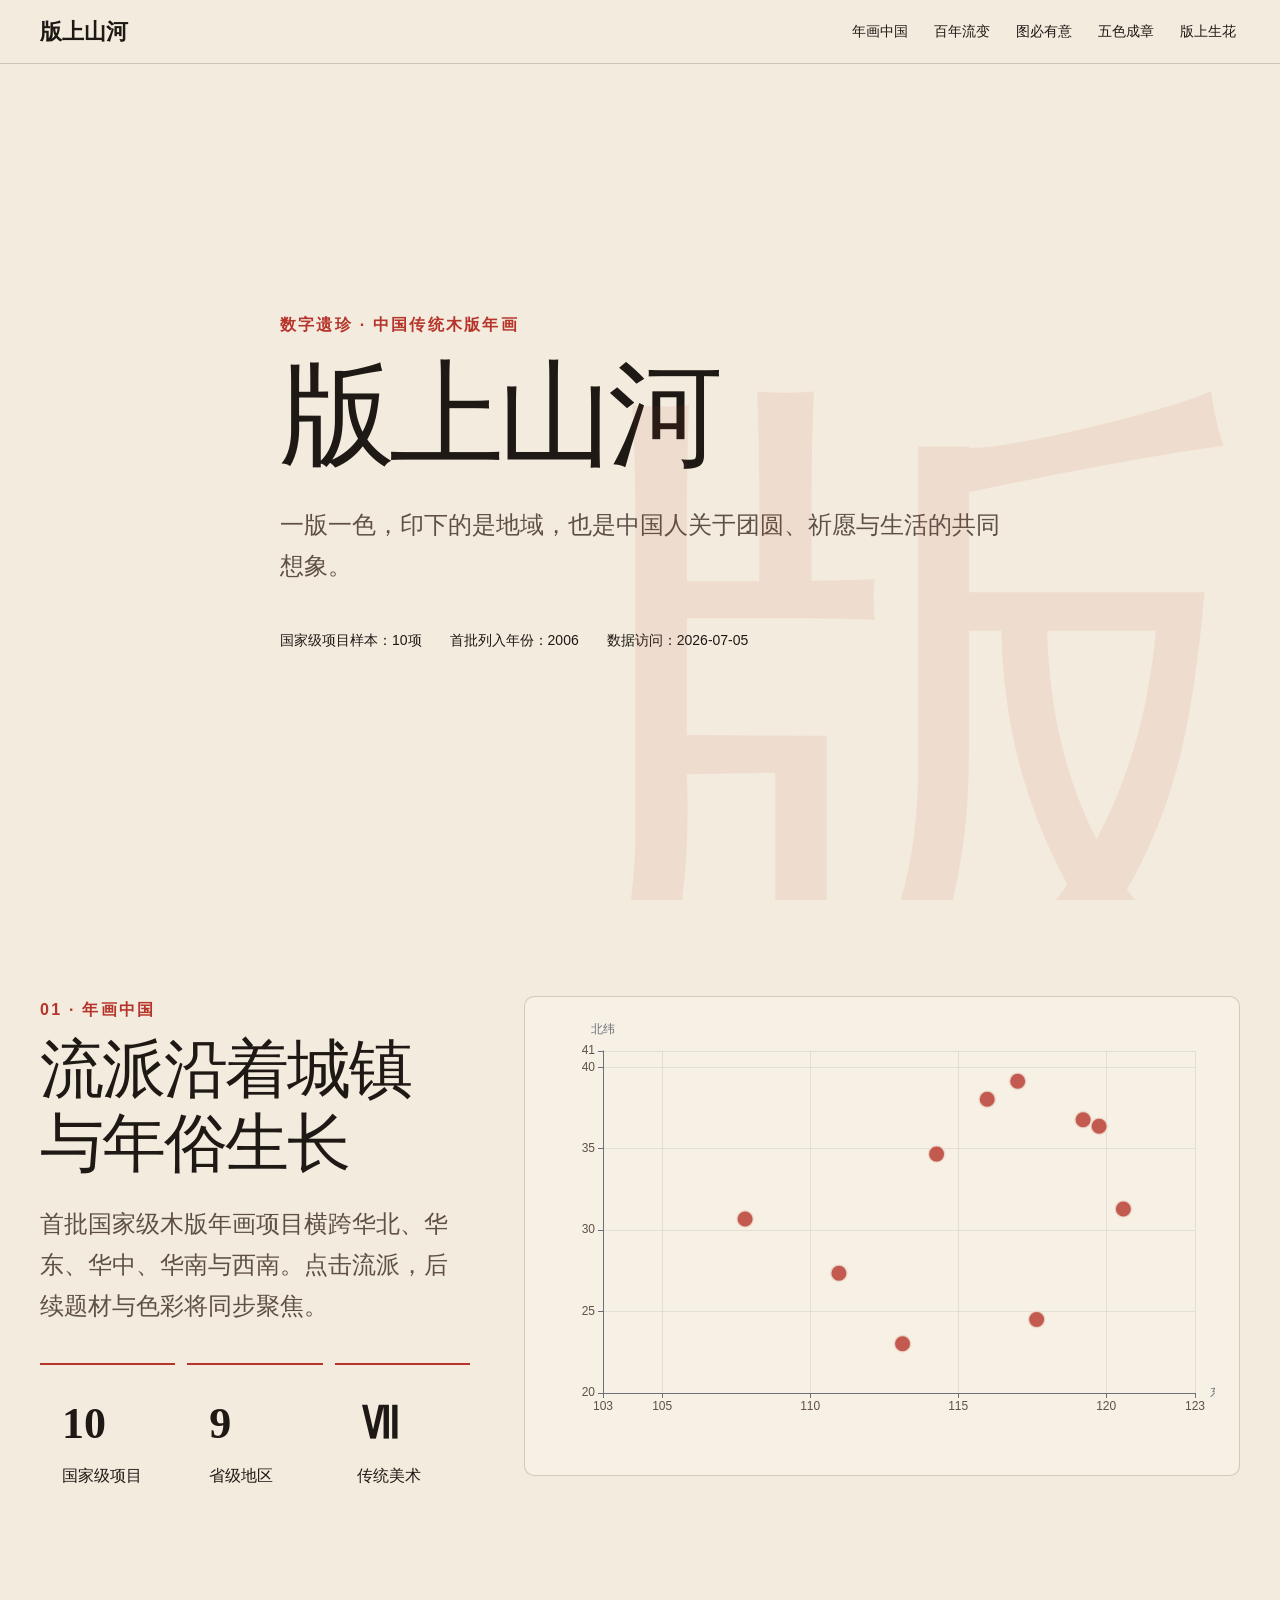
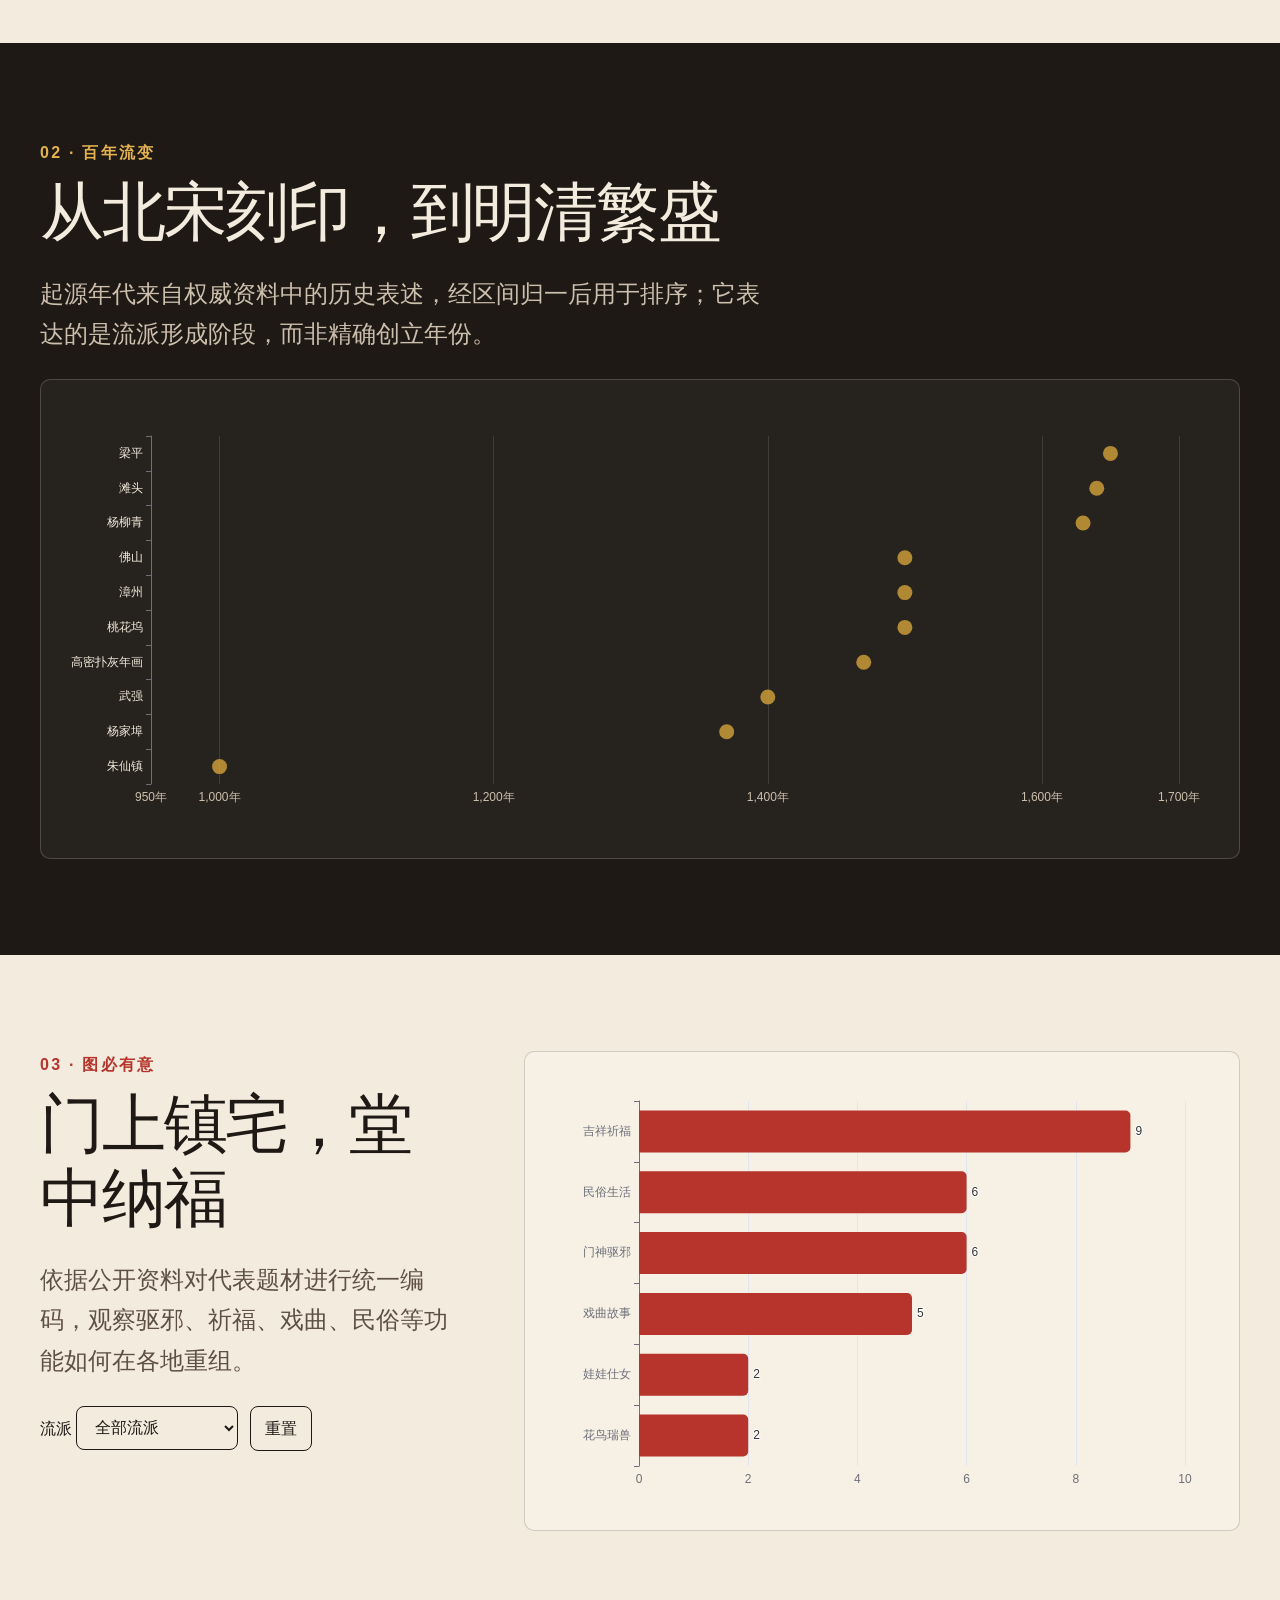
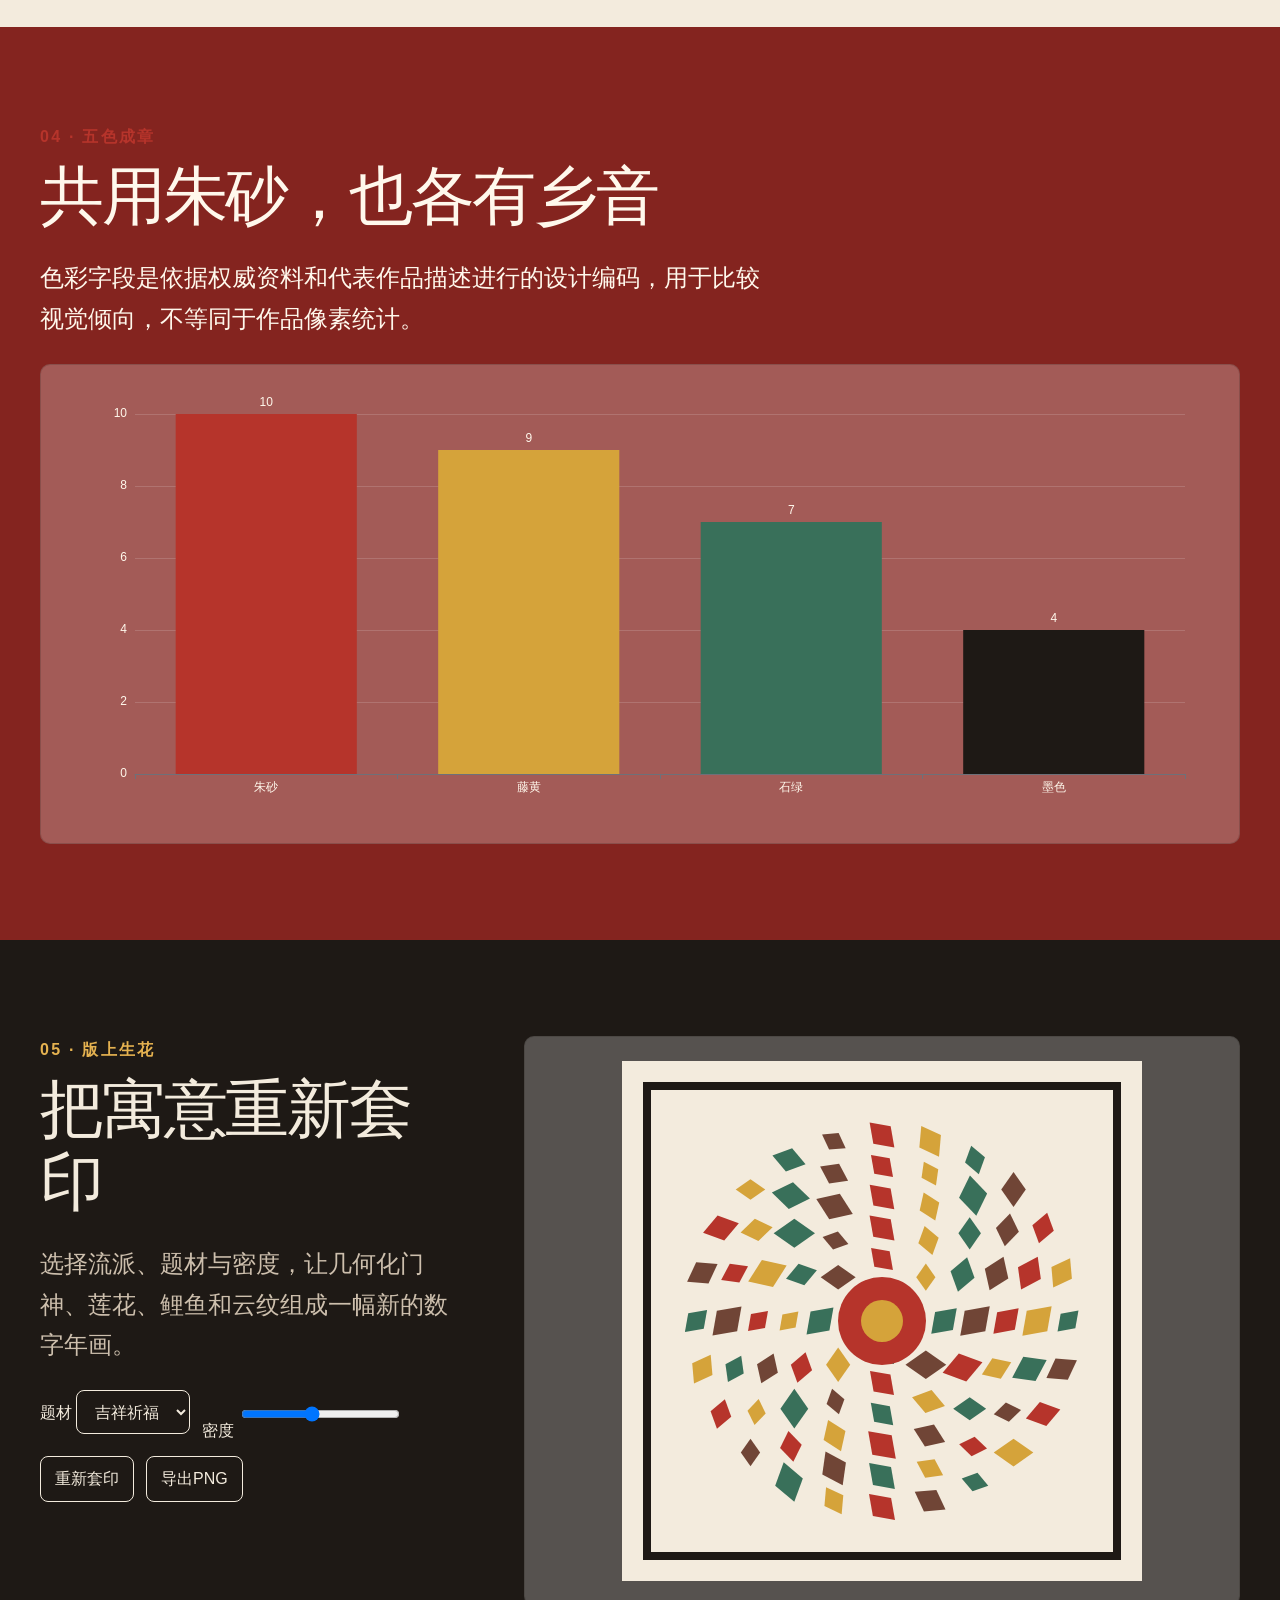
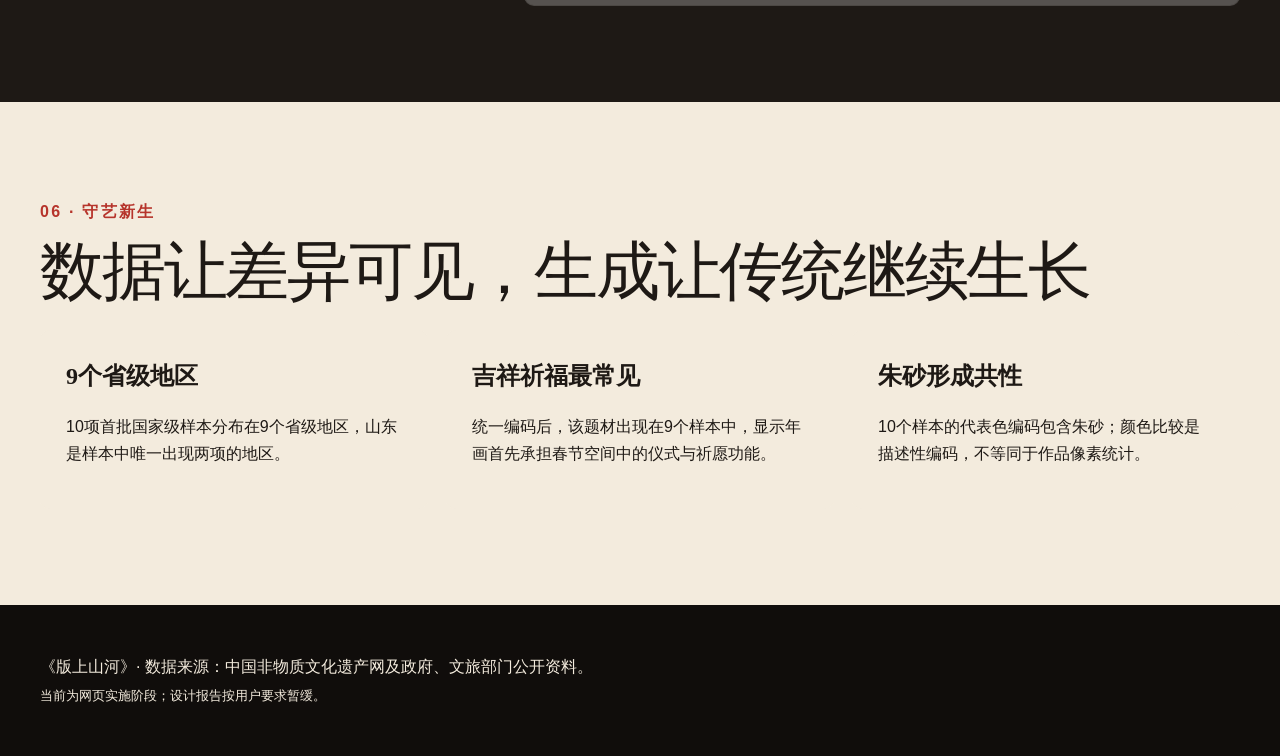
==== index.html @ ab396cba "feat: scaffold interactive woodblock visualisation" ====
<!doctype html>
<html lang="zh-CN">
<head>
  <meta charset="utf-8">
  <meta name="viewport" content="width=device-width, initial-scale=1">
  <meta name="description" content="中国传统木版年画全国流派数据与生成艺术可视化">
  <title>版上山河｜中国传统木版年画多维信息可视化</title>
  <link rel="stylesheet" href="styles/main.css">
</head>
<body>
  <a class="skip-link" href="#main">跳到主要内容</a>
  <nav class="nav" aria-label="章节导航">
    <a class="brand" href="#opening">版上山河</a>
    <div class="nav-links">
      <a href="#atlas">年画中国</a><a href="#timeline">百年流变</a><a href="#subjects">图必有意</a><a href="#palette">五色成章</a><a href="#studio">版上生花</a>
    </div>
  </nav>
  <main id="main">
    <section class="section hero" id="opening">
      <div class="container">
        <p class="eyebrow">数字遗珍 · 中国传统木版年画</p>
        <h1>版上山河</h1>
        <p class="lede">一版一色，印下的是地域，也是中国人关于团圆、祈愿与生活的共同想象。</p>
        <div class="hero-meta"><span>国家级项目样本：10项</span><span>首批列入年份：2006</span><span>数据访问：2026-07-05</span></div>
      </div>
    </section>

    <section class="section" id="atlas">
      <div class="container grid-2">
        <div><p class="eyebrow">01 · 年画中国</p><h2>流派沿着城镇与年俗生长</h2><p class="lede">首批国家级木版年画项目横跨华北、华东、华中、华南与西南。点击流派，后续题材与色彩将同步聚焦。</p><div class="stats"><div class="stat"><strong id="project-count">10</strong>国家级项目</div><div class="stat"><strong id="province-count">9</strong>省级地区</div><div class="stat"><strong>Ⅶ</strong>传统美术</div></div></div>
        <div class="chart-card"><div id="map-chart" class="chart" role="img" aria-label="木版年画项目经纬度分布图"></div></div>
      </div>
    </section>

    <section class="section dark" id="timeline">
      <div class="container"><p class="eyebrow">02 · 百年流变</p><h2>从北宋刻印，到明清繁盛</h2><p class="lede">起源年代来自权威资料中的历史表述，经区间归一后用于排序；它表达的是流派形成阶段，而非精确创立年份。</p><div class="chart-card"><div id="timeline-chart" class="chart" role="img" aria-label="主要木版年画流派形成时间轴"></div></div></div>
    </section>

    <section class="section" id="subjects">
      <div class="container grid-2"><div><p class="eyebrow">03 · 图必有意</p><h2>门上镇宅，堂中纳福</h2><p class="lede">依据公开资料对代表题材进行统一编码，观察驱邪、祈福、戏曲、民俗等功能如何在各地重组。</p><div class="controls"><label>流派 <select class="control" id="school-filter"><option value="">全部流派</option></select></label><button class="control" id="reset-filter" type="button">重置</button></div></div><div class="chart-card"><div id="subject-chart" class="chart" role="img" aria-label="木版年画题材频次图"></div></div></div>
    </section>

    <section class="section red-band" id="palette">
      <div class="container"><p class="eyebrow">04 · 五色成章</p><h2>共用朱砂，也各有乡音</h2><p class="lede">色彩字段是依据权威资料和代表作品描述进行的设计编码，用于比较视觉倾向，不等同于作品像素统计。</p><div class="chart-card"><div id="color-chart" class="chart" role="img" aria-label="木版年画传统色使用频次图"></div></div></div>
    </section>

    <section class="section dark" id="studio">
      <div class="container grid-2"><div><p class="eyebrow">05 · 版上生花</p><h2>把寓意重新套印</h2><p class="lede">选择流派、题材与密度，让几何化门神、莲花、鲤鱼和云纹组成一幅新的数字年画。</p><div class="controls" id="studio-controls"><label>题材 <select class="control" id="motif"><option>吉祥祈福</option><option>门神驱邪</option><option>花鸟瑞兽</option></select></label><label>密度 <input class="control" id="density" type="range" min="3" max="10" value="6"></label><button class="control" id="regenerate" type="button">重新套印</button><button class="control" id="download-art" type="button">导出PNG</button></div></div><div class="studio-panel"><div id="art-canvas" aria-label="生成艺术画布"></div></div></div>
    </section>

    <section class="section" id="legacy">
      <div class="container"><p class="eyebrow">06 · 守艺新生</p><h2>数据让差异可见，生成让传统继续生长</h2><div class="insights" id="insights"><article class="insight"><strong>全国分布</strong><p>正在根据数据计算。</p></article><article class="insight"><strong>题材功能</strong><p>正在根据数据计算。</p></article><article class="insight"><strong>色彩共性</strong><p>正在根据数据计算。</p></article></div></div>
    </section>
  </main>
  <footer><div class="container">《版上山河》· 数据来源：中国非物质文化遗产网及政府、文旅部门公开资料。<br><small>当前为网页实施阶段；设计报告按用户要求暂缓。</small></div></footer>
  <script src="vendor/echarts.min.js"></script>
  <script src="vendor/p5.min.js"></script>
  <script type="module" src="scripts/app.mjs"></script>
</body>
</html>
---- styles/main.css ----
@import url("./tokens.css");

* { box-sizing: border-box; }
html { scroll-behavior: smooth; }
body { margin: 0; color: var(--ink); background: var(--paper); font-family: var(--body); line-height: 1.7; }
a { color: inherit; }
button, select, input { font: inherit; }
.skip-link { position: fixed; left: 12px; top: -60px; z-index: 99; background: var(--ink); color: white; padding: 10px 16px; }
.skip-link:focus { top: 12px; }
.nav { position: sticky; top: 0; z-index: 20; display: flex; justify-content: space-between; align-items: center; min-height: 64px; padding: 0 max(24px, calc((100vw - var(--container)) / 2)); background: rgba(243,235,221,.94); border-bottom: 1px solid var(--hairline); backdrop-filter: blur(8px); }
.brand { font-family: var(--display); font-size: 22px; font-weight: 700; text-decoration: none; }
.nav-links { display: flex; gap: 18px; font-size: 14px; }
.nav-links a { text-decoration: none; padding: 10px 4px; }
.section { padding: var(--space-24) 24px; }
.container { max-width: var(--container); margin: 0 auto; }
.eyebrow { margin: 0 0 10px; color: var(--cinnabar); font-weight: 700; letter-spacing: .14em; text-transform: uppercase; }
h1, h2, h3 { font-family: var(--display); line-height: 1.15; font-weight: 500; }
h1 { margin: 0; max-width: 900px; font-size: clamp(54px, 9vw, 120px); letter-spacing: -.05em; }
h2 { margin: 0 0 22px; font-size: clamp(34px, 5vw, 64px); letter-spacing: -.035em; }
.lede { max-width: 720px; font-size: clamp(18px, 2vw, 24px); color: var(--ink-soft); }
.hero { min-height: calc(100vh - 64px); display: grid; align-items: center; position: relative; overflow: hidden; }
.hero::after { content: "版"; position: absolute; right: -2vw; bottom: -16vw; font-family: var(--display); font-size: min(58vw, 760px); line-height: 1; color: rgba(182,52,43,.08); pointer-events: none; }
.hero-meta { display: flex; gap: 28px; margin-top: 42px; font-size: 14px; }
.dark { color: var(--paper); background: var(--ink); }
.dark .eyebrow { color: #e5b250; }
.dark .lede { color: #cdbfad; }
.red-band { color: #fff8ec; background: var(--cinnabar-dark); }
.red-band .lede { color: #fff8ec; }
.grid-2 { display: grid; grid-template-columns: minmax(0, .75fr) minmax(0, 1.25fr); gap: 54px; align-items: start; }
.chart-card, .studio-panel { min-height: 480px; padding: 24px; border: 1px solid var(--hairline); border-radius: var(--radius); background: rgba(255,255,255,.25); }
.dark .chart-card { border-color: rgba(255,255,255,.18); background: rgba(255,255,255,.04); }
.chart { width: 100%; height: 420px; }
#art-canvas canvas { display: block; max-width: 100%; height: auto !important; margin: 0 auto; }
.stats { display: grid; grid-template-columns: repeat(3, 1fr); gap: 12px; margin: 36px 0; }
.stat { padding: 22px; border-top: 2px solid var(--cinnabar); }
.stat strong { display: block; font-family: var(--display); font-size: 44px; }
.controls { display: flex; flex-wrap: wrap; gap: 12px; margin: 20px 0; }
.control { min-height: 44px; padding: 8px 14px; color: inherit; background: transparent; border: 1px solid currentColor; border-radius: 8px; }
.insights { display: grid; grid-template-columns: repeat(3, 1fr); gap: 18px; }
.insight { padding: 26px; color: var(--ink); background: var(--paper); border-radius: var(--radius); }
.insight strong { font-family: var(--display); font-size: 24px; }
footer { padding: 48px 24px; color: var(--paper); background: #100d0b; }
:focus-visible { outline: 3px solid var(--rattan); outline-offset: 3px; }

@media (max-width: 800px) {
  .nav-links { display: none; }
  .section { padding-block: var(--space-16); }
  .grid-2 { grid-template-columns: 1fr; gap: 28px; }
  .stats, .insights { grid-template-columns: 1fr; }
  .hero-meta { flex-direction: column; gap: 4px; }
  .chart-card, .studio-panel { min-height: 360px; padding: 14px; }
  .chart { height: 340px; }
}

@media (prefers-reduced-motion: reduce) {
  html { scroll-behavior: auto; }
  *, *::before, *::after { animation-duration: .01ms !important; transition-duration: .01ms !important; }
}
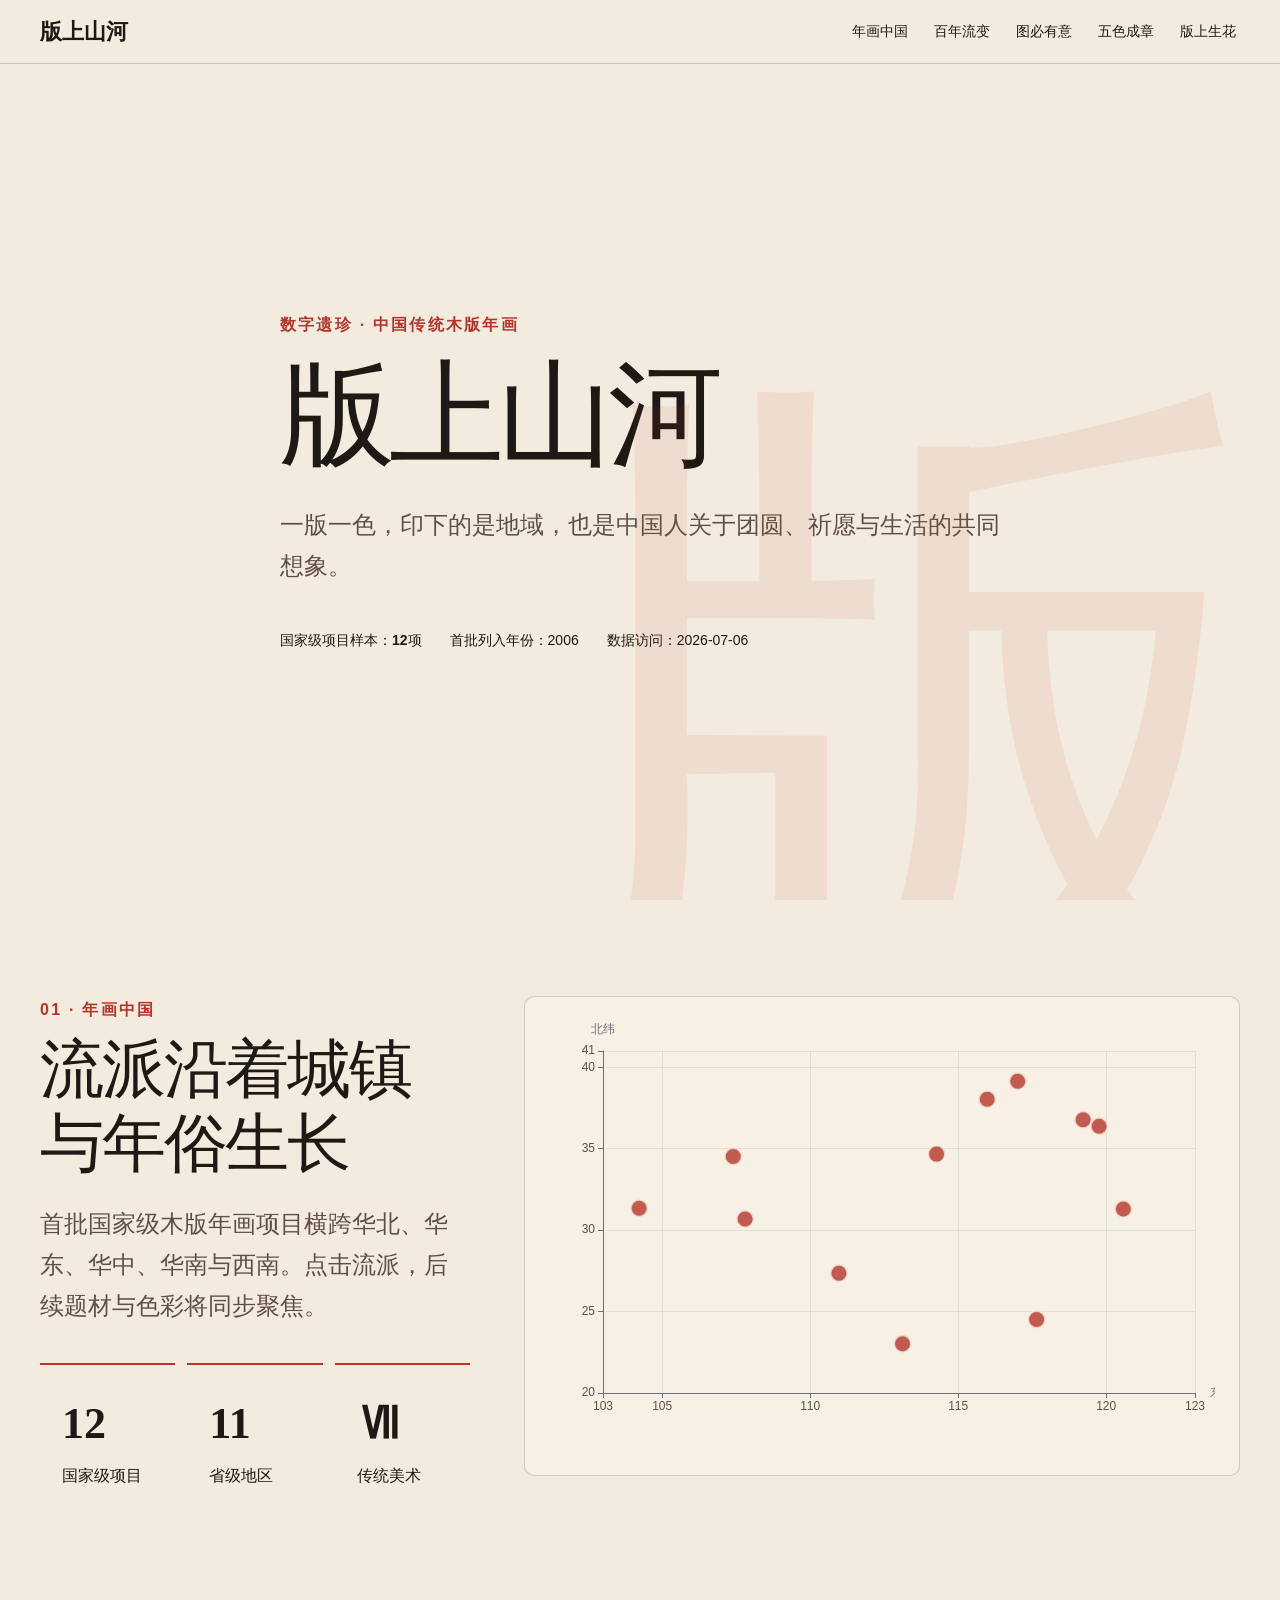
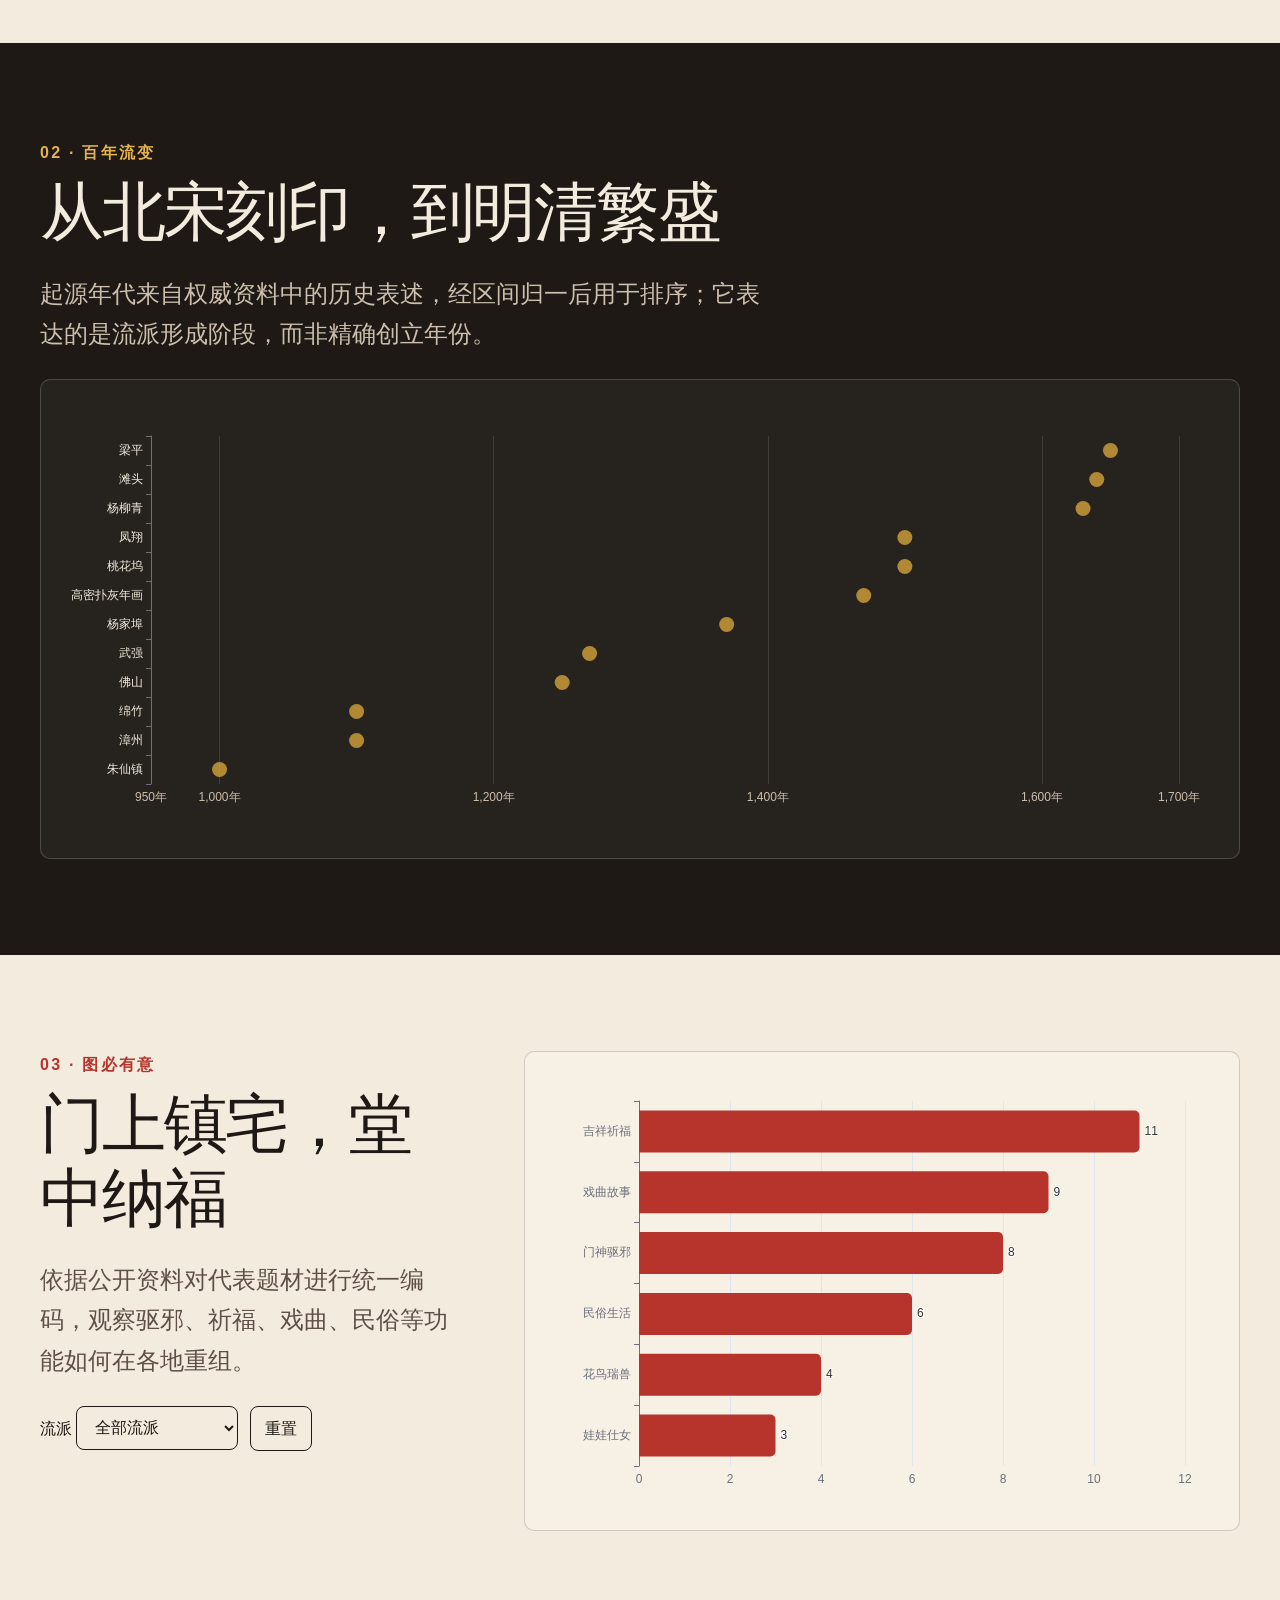
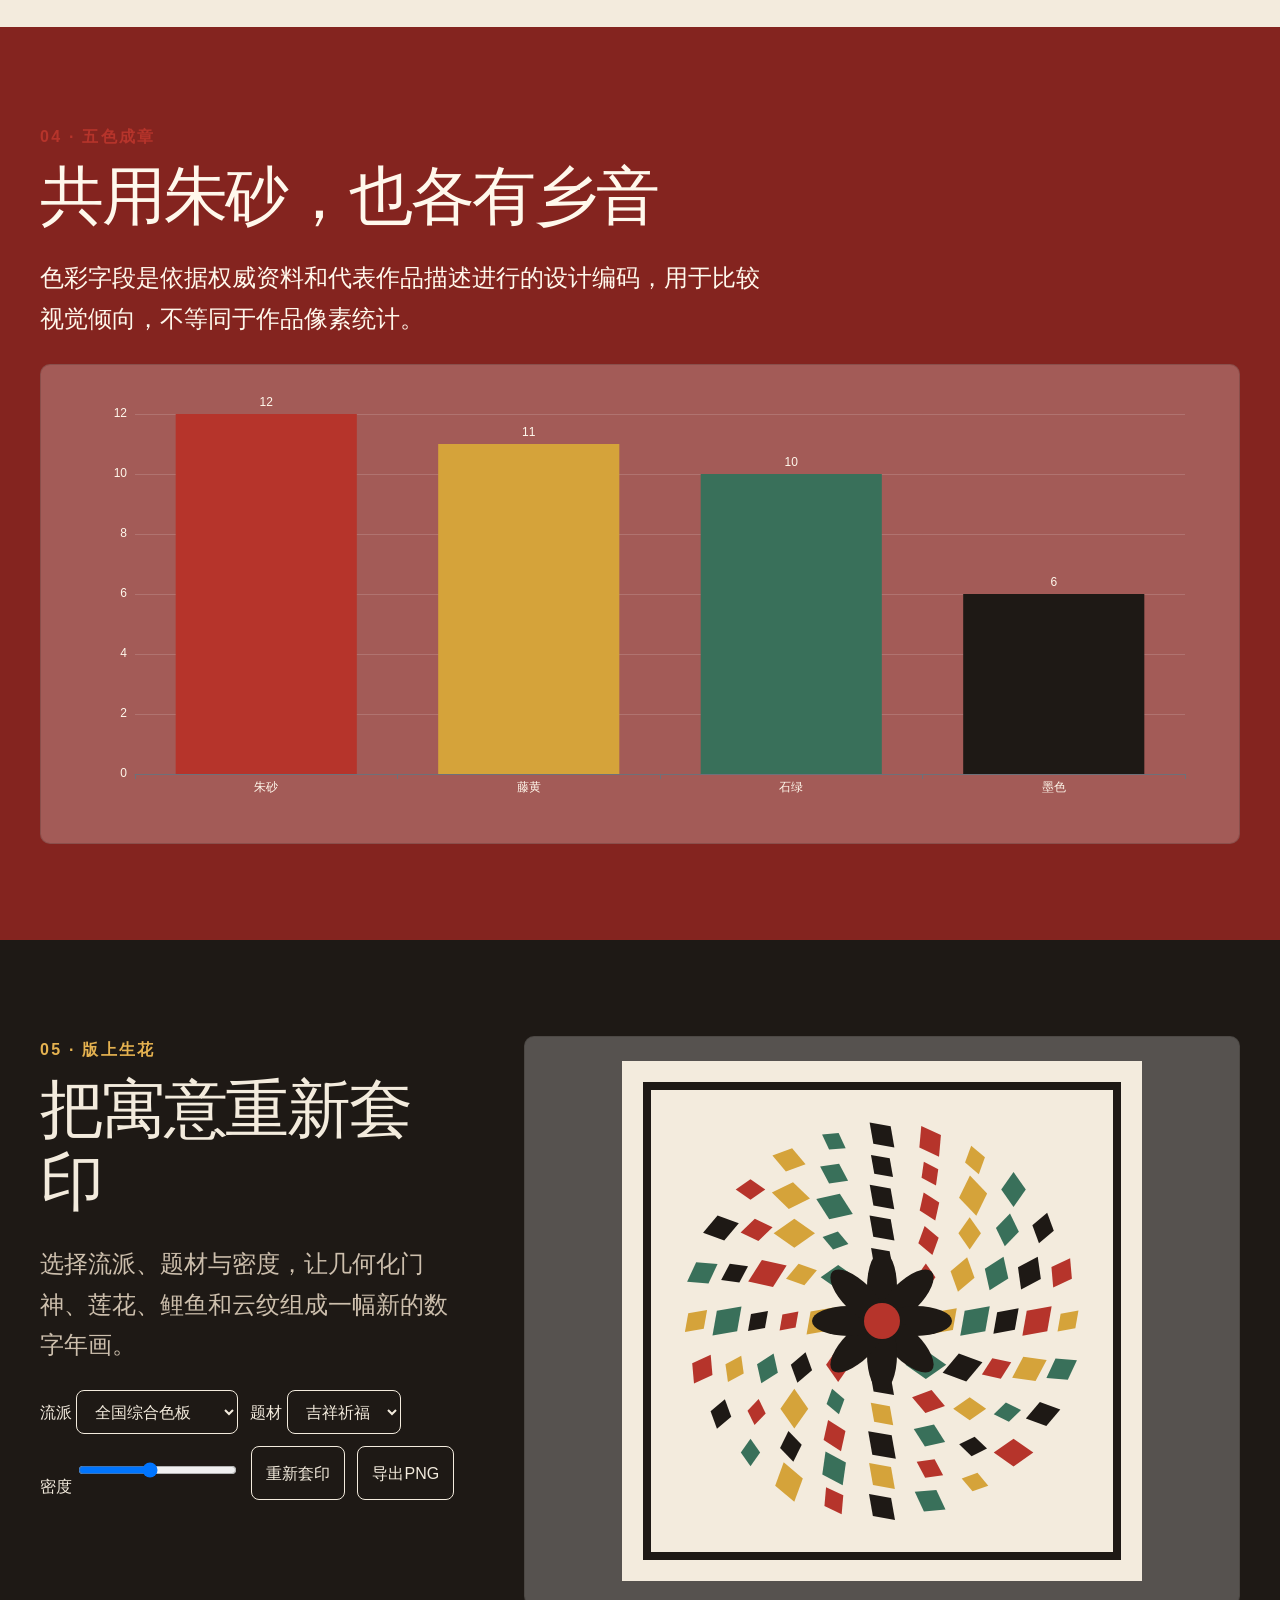
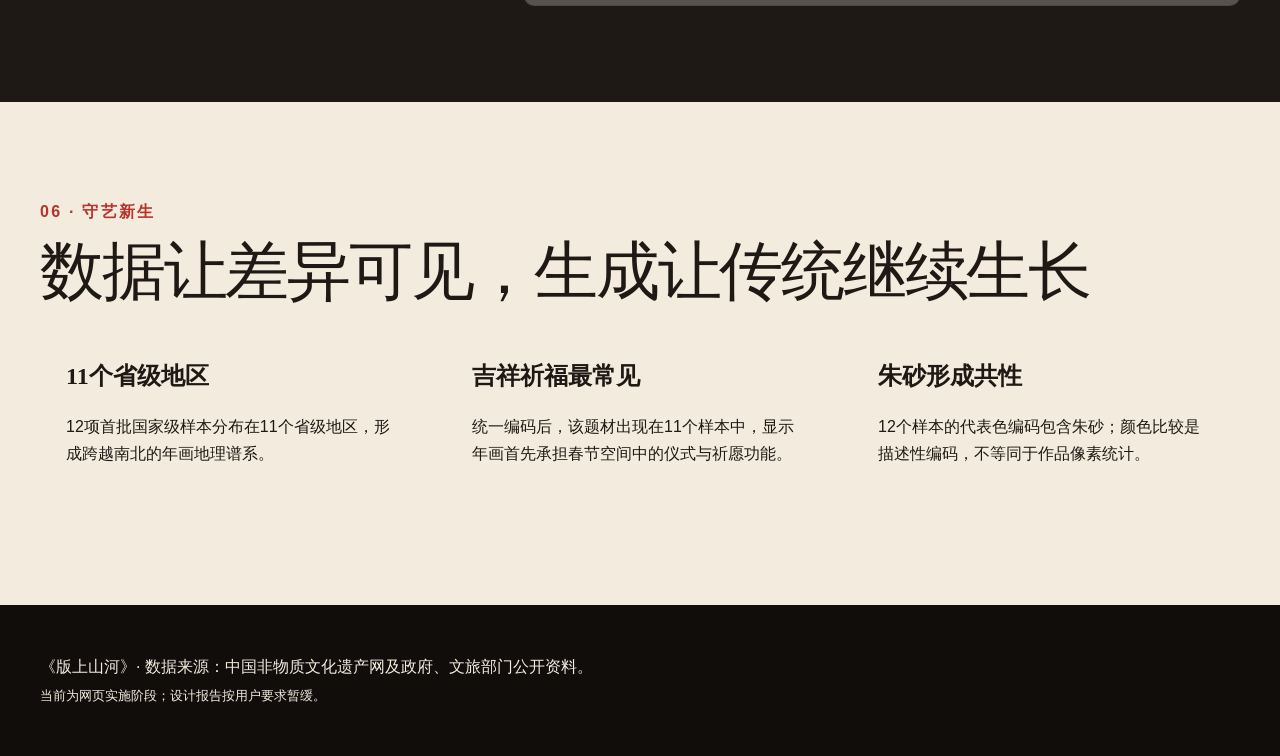
==== commit 12811232: "feat: expand data, generative controls, and poster" ====
--- a/index.html
+++ b/index.html
@@ -21,13 +21,13 @@
         <p class="eyebrow">数字遗珍 · 中国传统木版年画</p>
         <h1>版上山河</h1>
         <p class="lede">一版一色，印下的是地域，也是中国人关于团圆、祈愿与生活的共同想象。</p>
-        <div class="hero-meta"><span>国家级项目样本：10项</span><span>首批列入年份：2006</span><span>数据访问：2026-07-05</span></div>
+        <div class="hero-meta"><span>国家级项目样本：<b id="hero-project-count">—</b>项</span><span>首批列入年份：2006</span><span>数据访问：2026-07-06</span></div>
       </div>
     </section>
 
     <section class="section" id="atlas">
       <div class="container grid-2">
-        <div><p class="eyebrow">01 · 年画中国</p><h2>流派沿着城镇与年俗生长</h2><p class="lede">首批国家级木版年画项目横跨华北、华东、华中、华南与西南。点击流派，后续题材与色彩将同步聚焦。</p><div class="stats"><div class="stat"><strong id="project-count">10</strong>国家级项目</div><div class="stat"><strong id="province-count">9</strong>省级地区</div><div class="stat"><strong>Ⅶ</strong>传统美术</div></div></div>
+        <div><p class="eyebrow">01 · 年画中国</p><h2>流派沿着城镇与年俗生长</h2><p class="lede">首批国家级木版年画项目横跨华北、华东、华中、华南与西南。点击流派，后续题材与色彩将同步聚焦。</p><div class="stats"><div class="stat"><strong id="project-count">—</strong>国家级项目</div><div class="stat"><strong id="province-count">—</strong>省级地区</div><div class="stat"><strong>Ⅶ</strong>传统美术</div></div></div>
         <div class="chart-card"><div id="map-chart" class="chart" role="img" aria-label="木版年画项目经纬度分布图"></div></div>
       </div>
     </section>
@@ -45,7 +45,7 @@
     </section>
 
     <section class="section dark" id="studio">
-      <div class="container grid-2"><div><p class="eyebrow">05 · 版上生花</p><h2>把寓意重新套印</h2><p class="lede">选择流派、题材与密度，让几何化门神、莲花、鲤鱼和云纹组成一幅新的数字年画。</p><div class="controls" id="studio-controls"><label>题材 <select class="control" id="motif"><option>吉祥祈福</option><option>门神驱邪</option><option>花鸟瑞兽</option></select></label><label>密度 <input class="control" id="density" type="range" min="3" max="10" value="6"></label><button class="control" id="regenerate" type="button">重新套印</button><button class="control" id="download-art" type="button">导出PNG</button></div></div><div class="studio-panel"><div id="art-canvas" aria-label="生成艺术画布"></div></div></div>
+      <div class="container grid-2"><div><p class="eyebrow">05 · 版上生花</p><h2>把寓意重新套印</h2><p class="lede">选择流派、题材与密度，让几何化门神、莲花、鲤鱼和云纹组成一幅新的数字年画。</p><div class="controls" id="studio-controls"><label>流派 <select class="control" id="art-school"><option value="">全国综合色板</option></select></label><label>题材 <select class="control" id="motif"><option>吉祥祈福</option><option>门神驱邪</option><option>花鸟瑞兽</option></select></label><label>密度 <input class="control" id="density" type="range" min="3" max="10" value="6"></label><button class="control" id="regenerate" type="button">重新套印</button><button class="control" id="download-art" type="button">导出PNG</button></div></div><div class="studio-panel"><div id="art-canvas" aria-label="生成艺术画布"></div></div></div>
     </section>
 
     <section class="section" id="legacy">
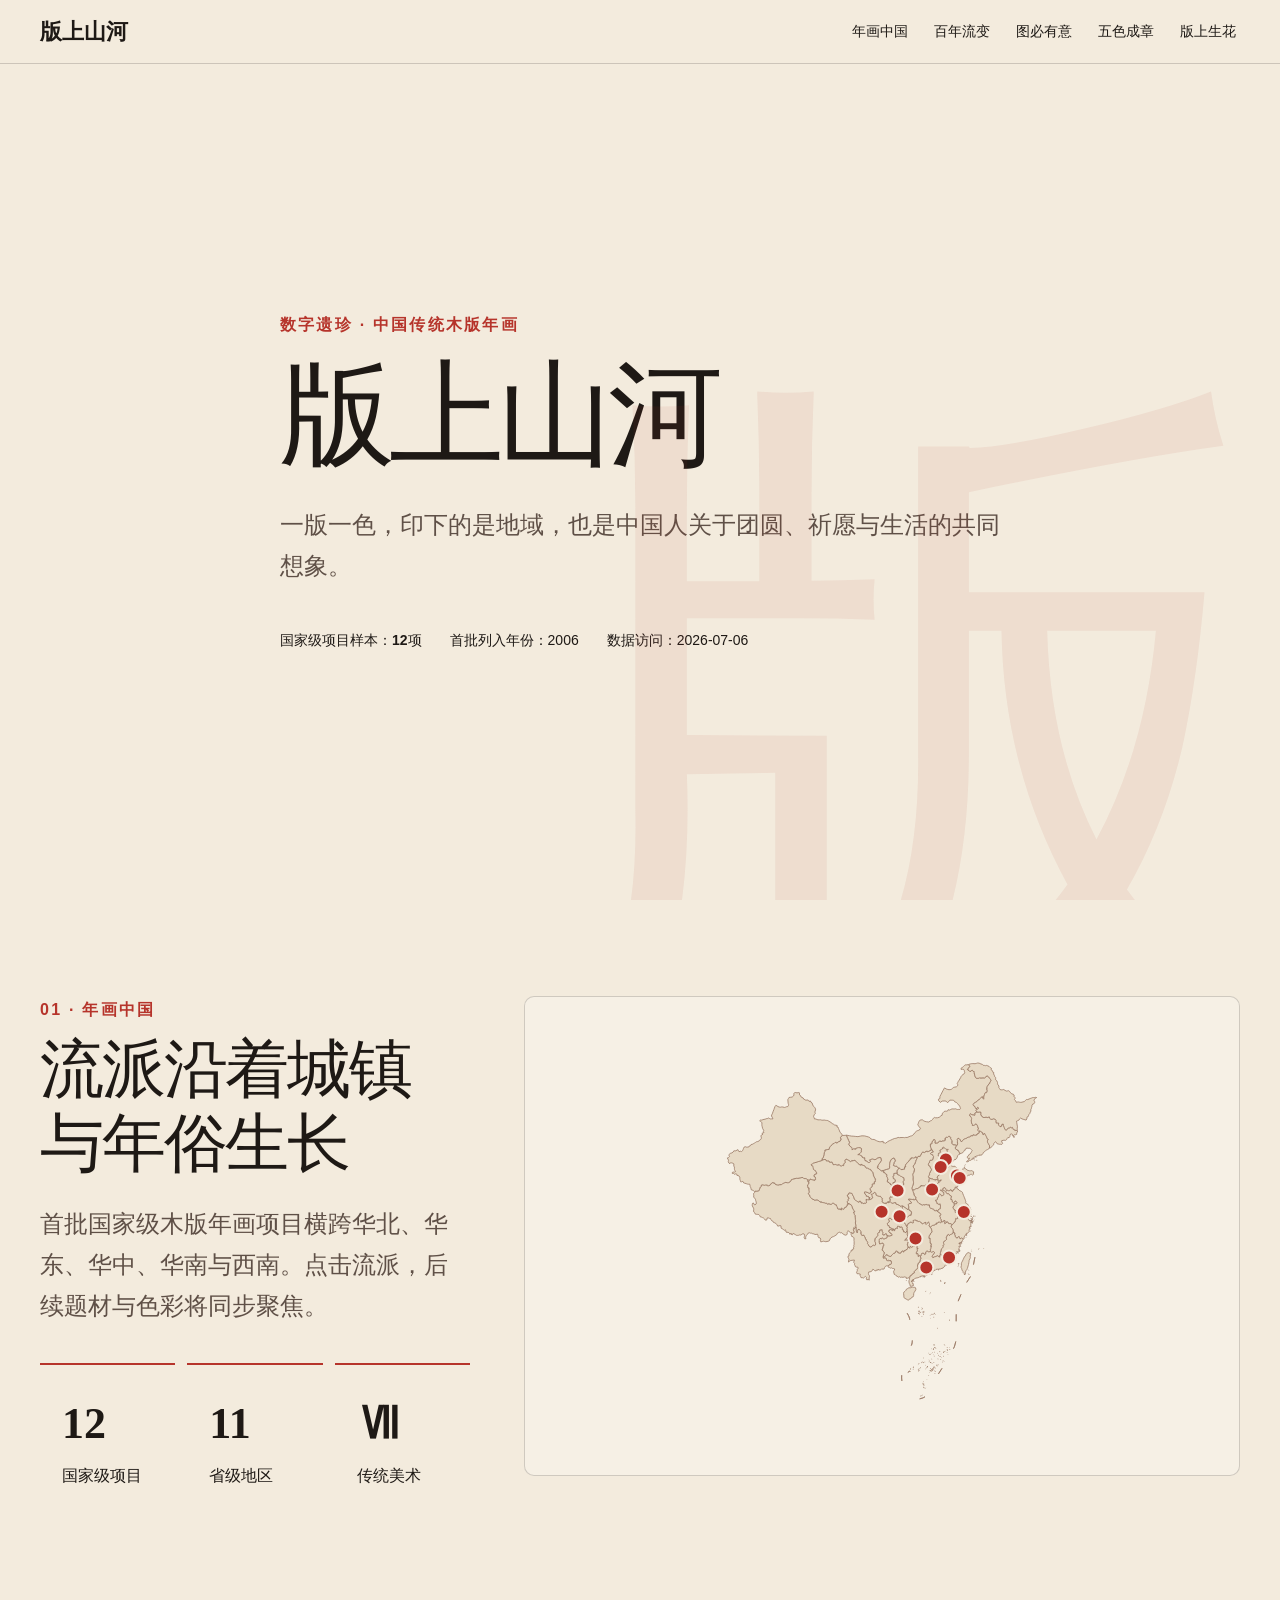
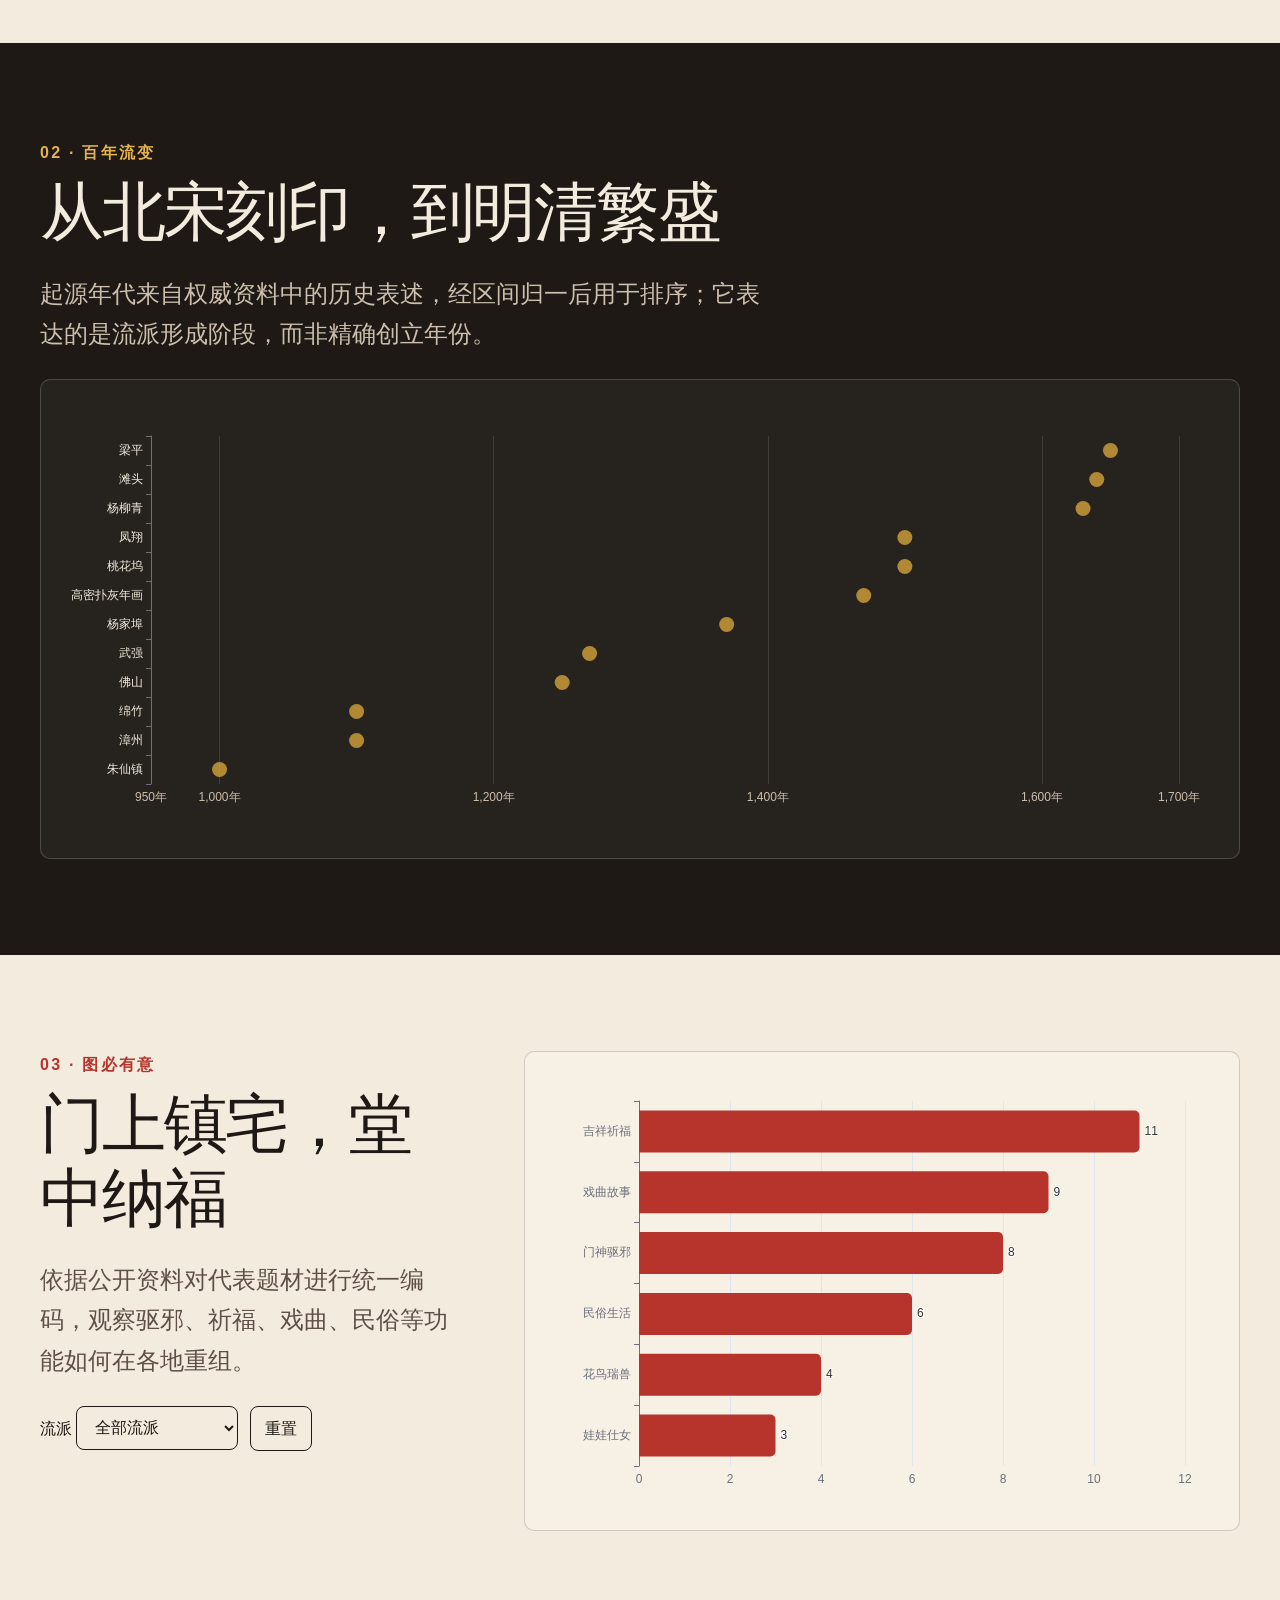
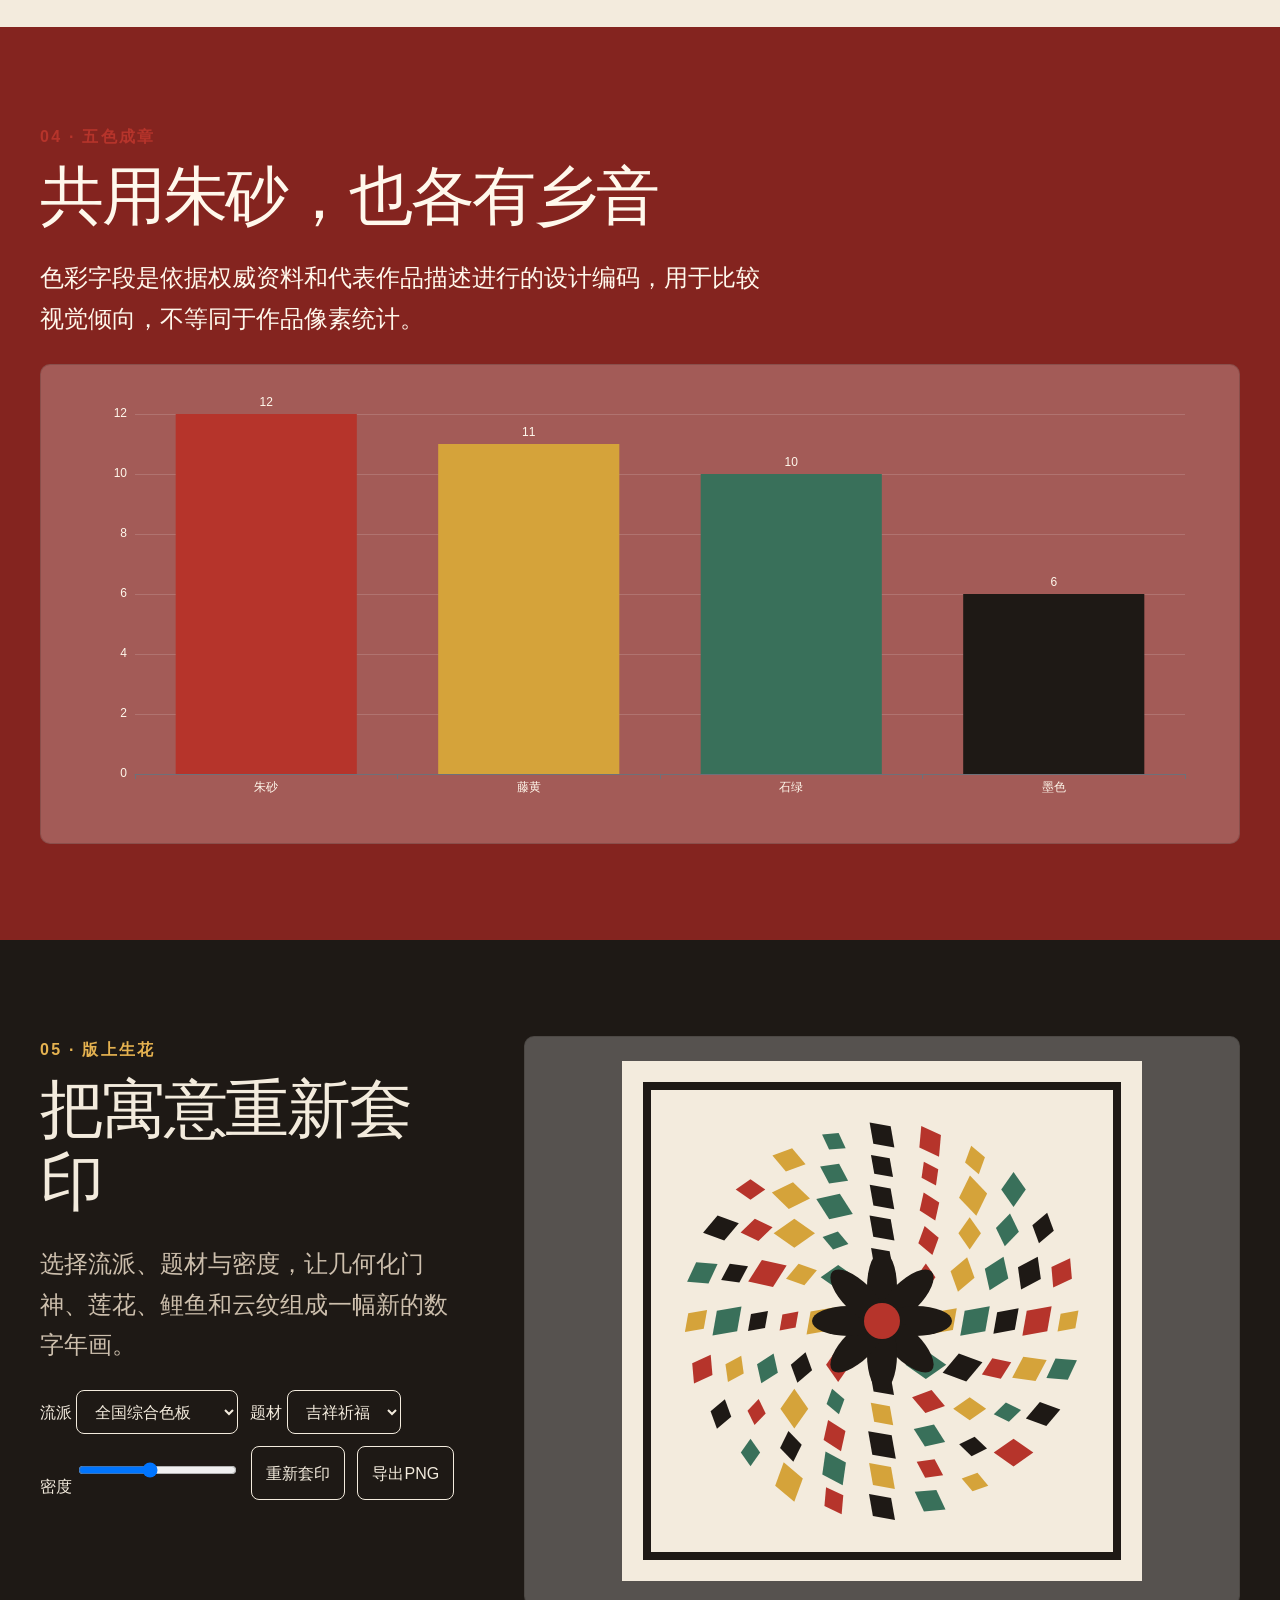
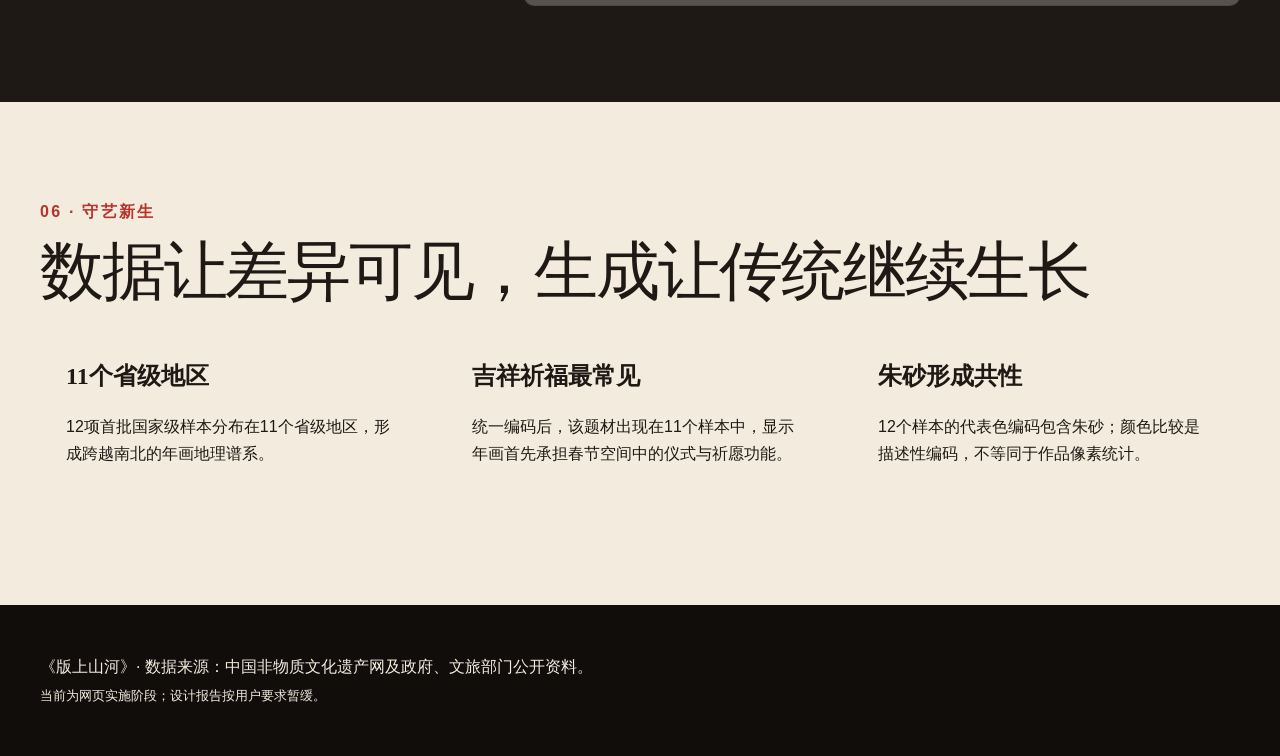
==== commit 20a39c07: "feat: add China map, scroll narrative, and data audit" ====
--- a/index.html
+++ b/index.html
@@ -25,30 +25,30 @@
       </div>
     </section>
 
-    <section class="section" id="atlas">
+    <section class="section reveal" id="atlas">
       <div class="container grid-2">
         <div><p class="eyebrow">01 · 年画中国</p><h2>流派沿着城镇与年俗生长</h2><p class="lede">首批国家级木版年画项目横跨华北、华东、华中、华南与西南。点击流派，后续题材与色彩将同步聚焦。</p><div class="stats"><div class="stat"><strong id="project-count">—</strong>国家级项目</div><div class="stat"><strong id="province-count">—</strong>省级地区</div><div class="stat"><strong>Ⅶ</strong>传统美术</div></div></div>
-        <div class="chart-card"><div id="map-chart" class="chart" role="img" aria-label="木版年画项目经纬度分布图"></div></div>
+        <div class="chart-card"><div id="map-chart" class="chart" role="img" aria-label="中国木版年画项目地理分布地图"></div></div>
       </div>
     </section>
 
-    <section class="section dark" id="timeline">
+    <section class="section dark reveal" id="timeline">
       <div class="container"><p class="eyebrow">02 · 百年流变</p><h2>从北宋刻印，到明清繁盛</h2><p class="lede">起源年代来自权威资料中的历史表述，经区间归一后用于排序；它表达的是流派形成阶段，而非精确创立年份。</p><div class="chart-card"><div id="timeline-chart" class="chart" role="img" aria-label="主要木版年画流派形成时间轴"></div></div></div>
     </section>
 
-    <section class="section" id="subjects">
+    <section class="section reveal" id="subjects">
       <div class="container grid-2"><div><p class="eyebrow">03 · 图必有意</p><h2>门上镇宅，堂中纳福</h2><p class="lede">依据公开资料对代表题材进行统一编码，观察驱邪、祈福、戏曲、民俗等功能如何在各地重组。</p><div class="controls"><label>流派 <select class="control" id="school-filter"><option value="">全部流派</option></select></label><button class="control" id="reset-filter" type="button">重置</button></div></div><div class="chart-card"><div id="subject-chart" class="chart" role="img" aria-label="木版年画题材频次图"></div></div></div>
     </section>
 
-    <section class="section red-band" id="palette">
+    <section class="section red-band reveal" id="palette">
       <div class="container"><p class="eyebrow">04 · 五色成章</p><h2>共用朱砂，也各有乡音</h2><p class="lede">色彩字段是依据权威资料和代表作品描述进行的设计编码，用于比较视觉倾向，不等同于作品像素统计。</p><div class="chart-card"><div id="color-chart" class="chart" role="img" aria-label="木版年画传统色使用频次图"></div></div></div>
     </section>
 
-    <section class="section dark" id="studio">
+    <section class="section dark reveal" id="studio">
       <div class="container grid-2"><div><p class="eyebrow">05 · 版上生花</p><h2>把寓意重新套印</h2><p class="lede">选择流派、题材与密度，让几何化门神、莲花、鲤鱼和云纹组成一幅新的数字年画。</p><div class="controls" id="studio-controls"><label>流派 <select class="control" id="art-school"><option value="">全国综合色板</option></select></label><label>题材 <select class="control" id="motif"><option>吉祥祈福</option><option>门神驱邪</option><option>花鸟瑞兽</option></select></label><label>密度 <input class="control" id="density" type="range" min="3" max="10" value="6"></label><button class="control" id="regenerate" type="button">重新套印</button><button class="control" id="download-art" type="button">导出PNG</button></div></div><div class="studio-panel"><div id="art-canvas" aria-label="生成艺术画布"></div></div></div>
     </section>
 
-    <section class="section" id="legacy">
+    <section class="section reveal" id="legacy">
       <div class="container"><p class="eyebrow">06 · 守艺新生</p><h2>数据让差异可见，生成让传统继续生长</h2><div class="insights" id="insights"><article class="insight"><strong>全国分布</strong><p>正在根据数据计算。</p></article><article class="insight"><strong>题材功能</strong><p>正在根据数据计算。</p></article><article class="insight"><strong>色彩共性</strong><p>正在根据数据计算。</p></article></div></div>
     </section>
   </main>
--- a/styles/main.css
+++ b/styles/main.css
@@ -41,6 +41,8 @@
 .insight strong { font-family: var(--display); font-size: 24px; }
 footer { padding: 48px 24px; color: var(--paper); background: #100d0b; }
 :focus-visible { outline: 3px solid var(--rattan); outline-offset: 3px; }
+.js .reveal { opacity: 0; transform: translateY(28px); transition: opacity .55s ease, transform .55s ease; }
+.js .reveal.is-visible { opacity: 1; transform: none; }
 
 @media (max-width: 800px) {
   .nav-links { display: none; }
@@ -55,4 +57,5 @@
 @media (prefers-reduced-motion: reduce) {
   html { scroll-behavior: auto; }
   *, *::before, *::after { animation-duration: .01ms !important; transition-duration: .01ms !important; }
+  .js .reveal { opacity: 1; transform: none; }
 }
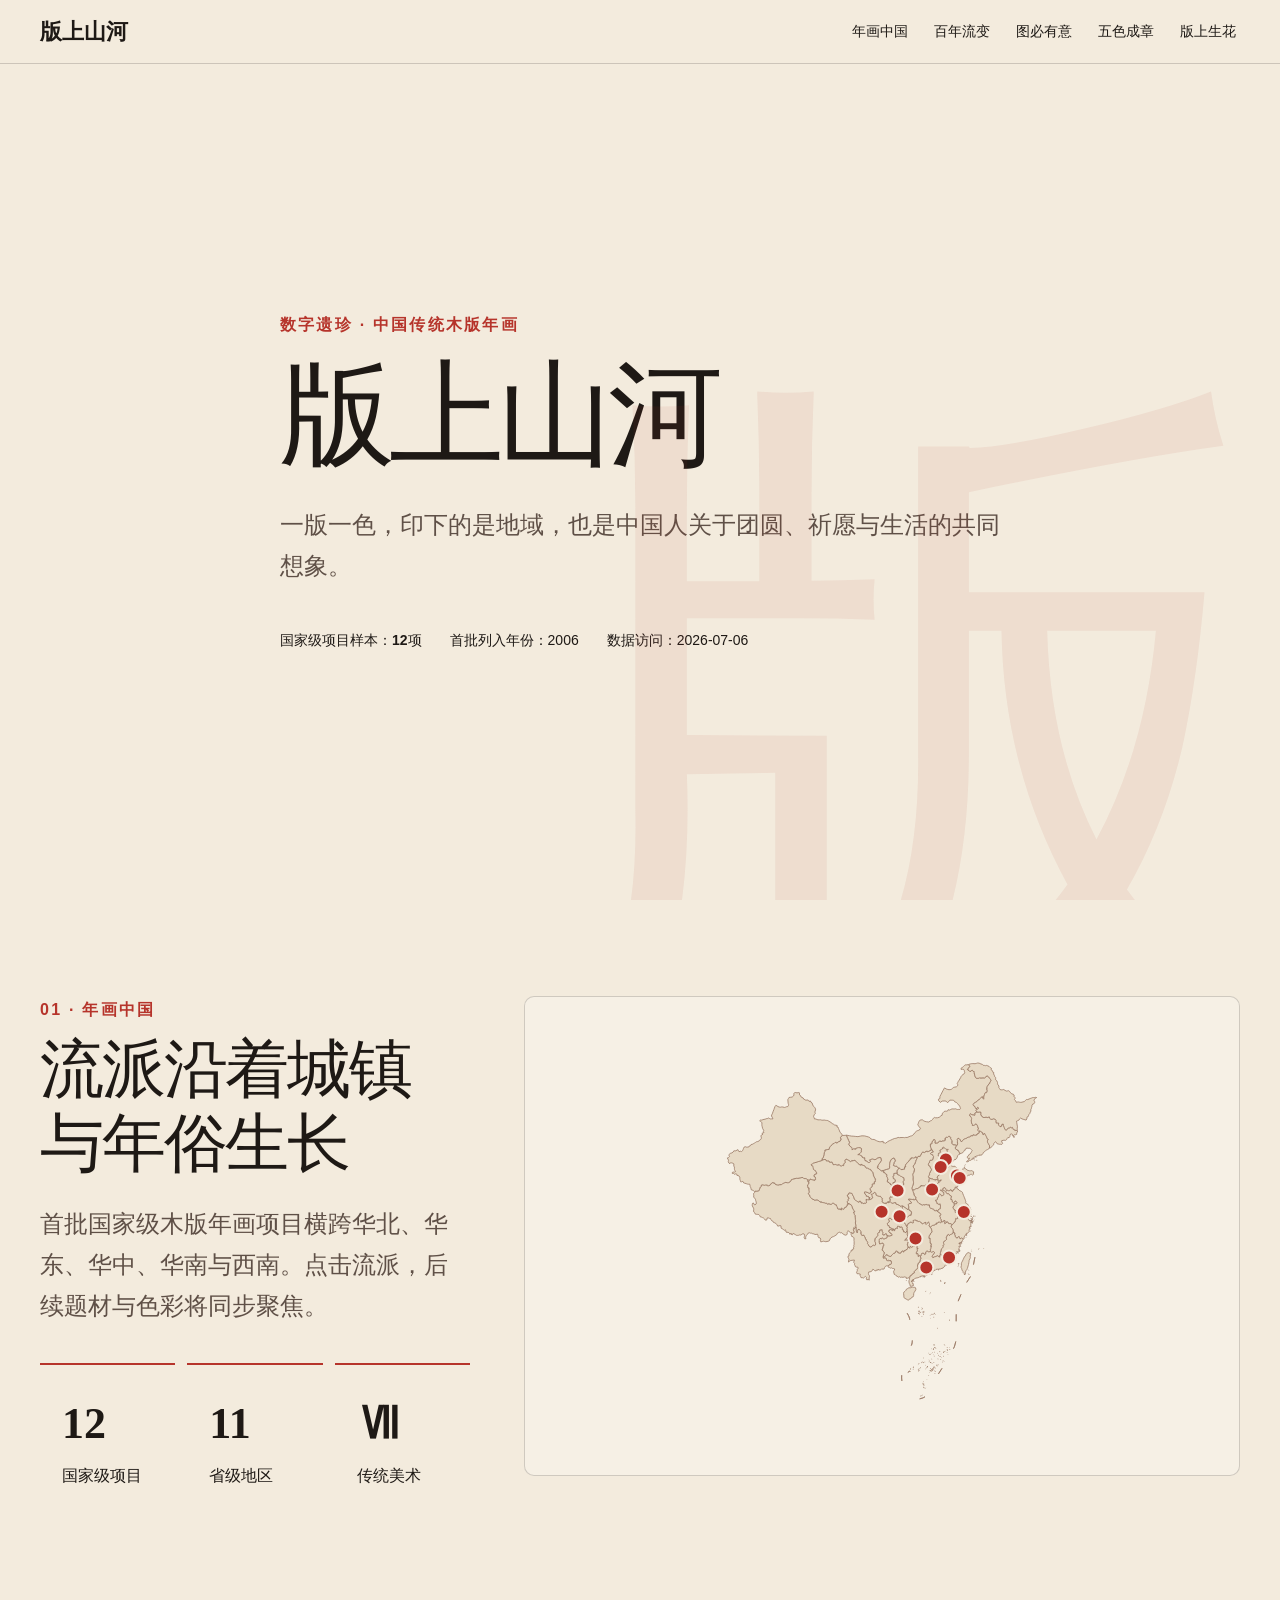
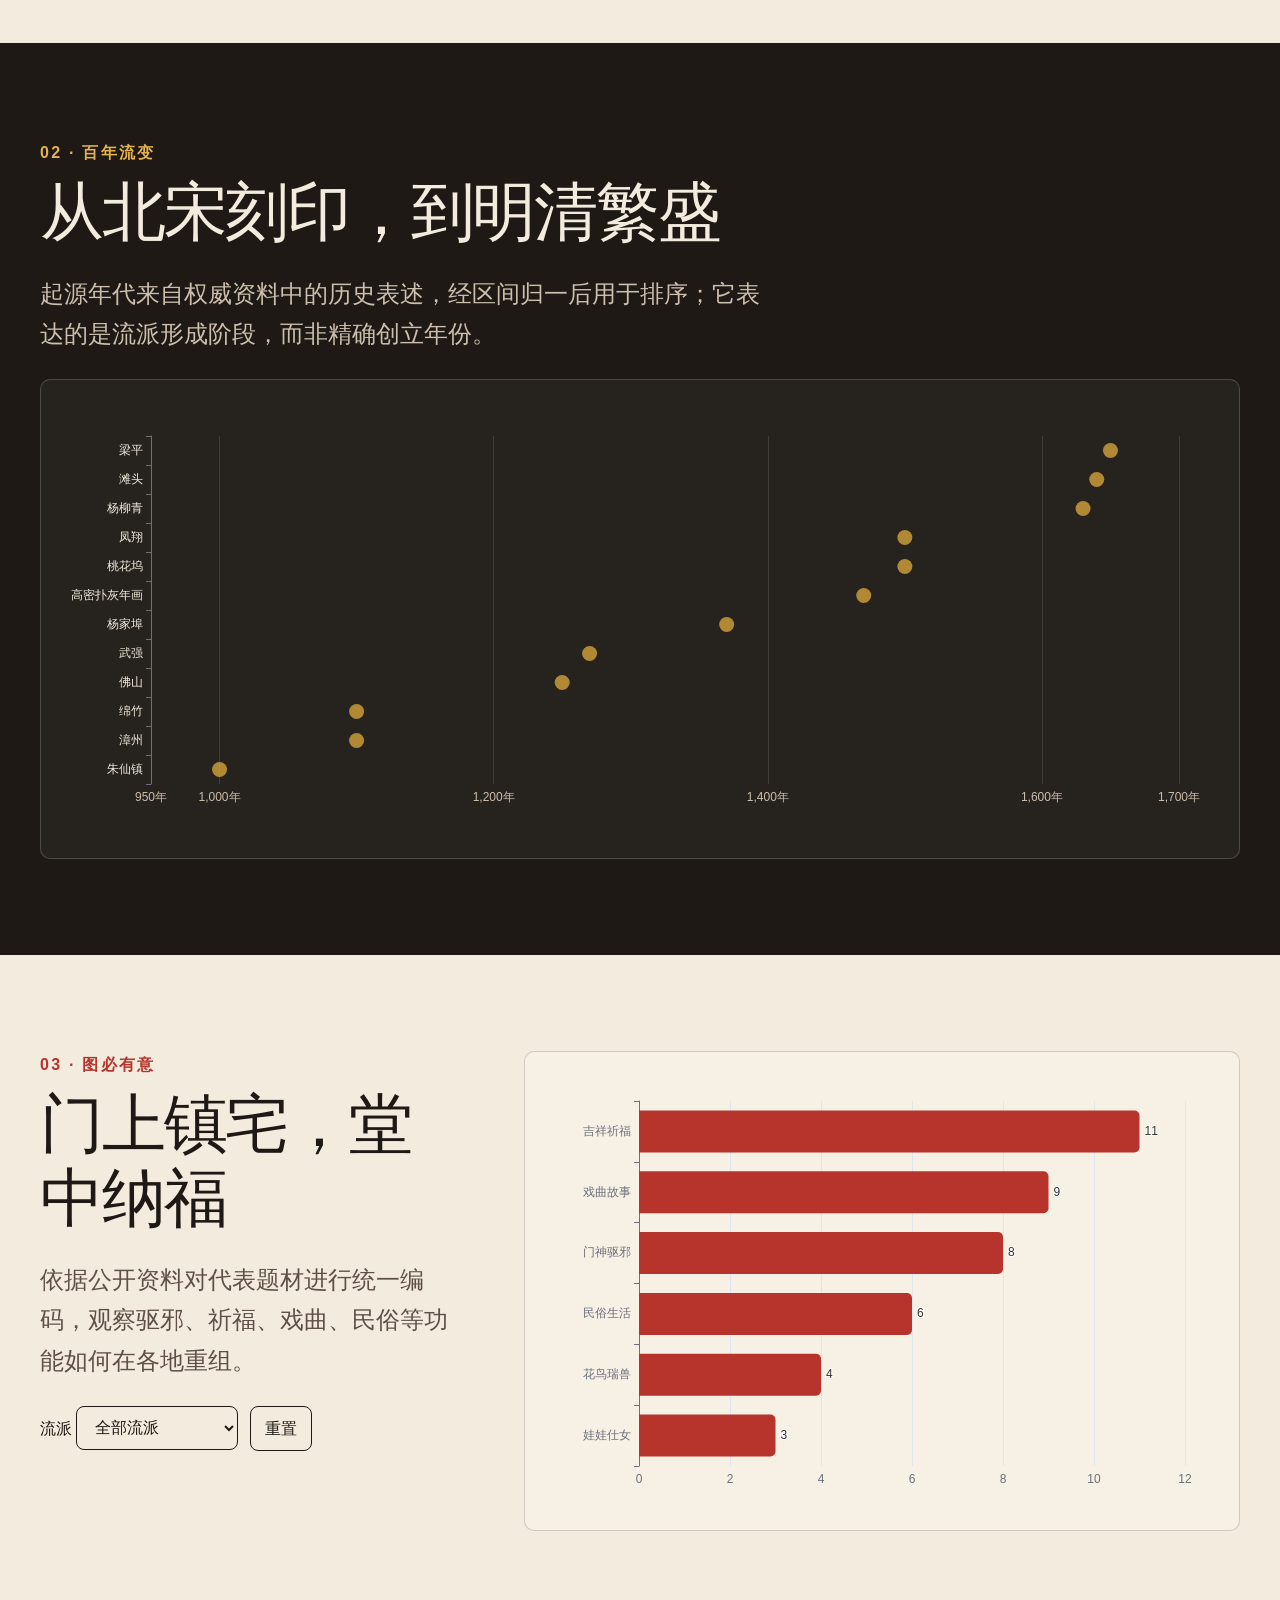
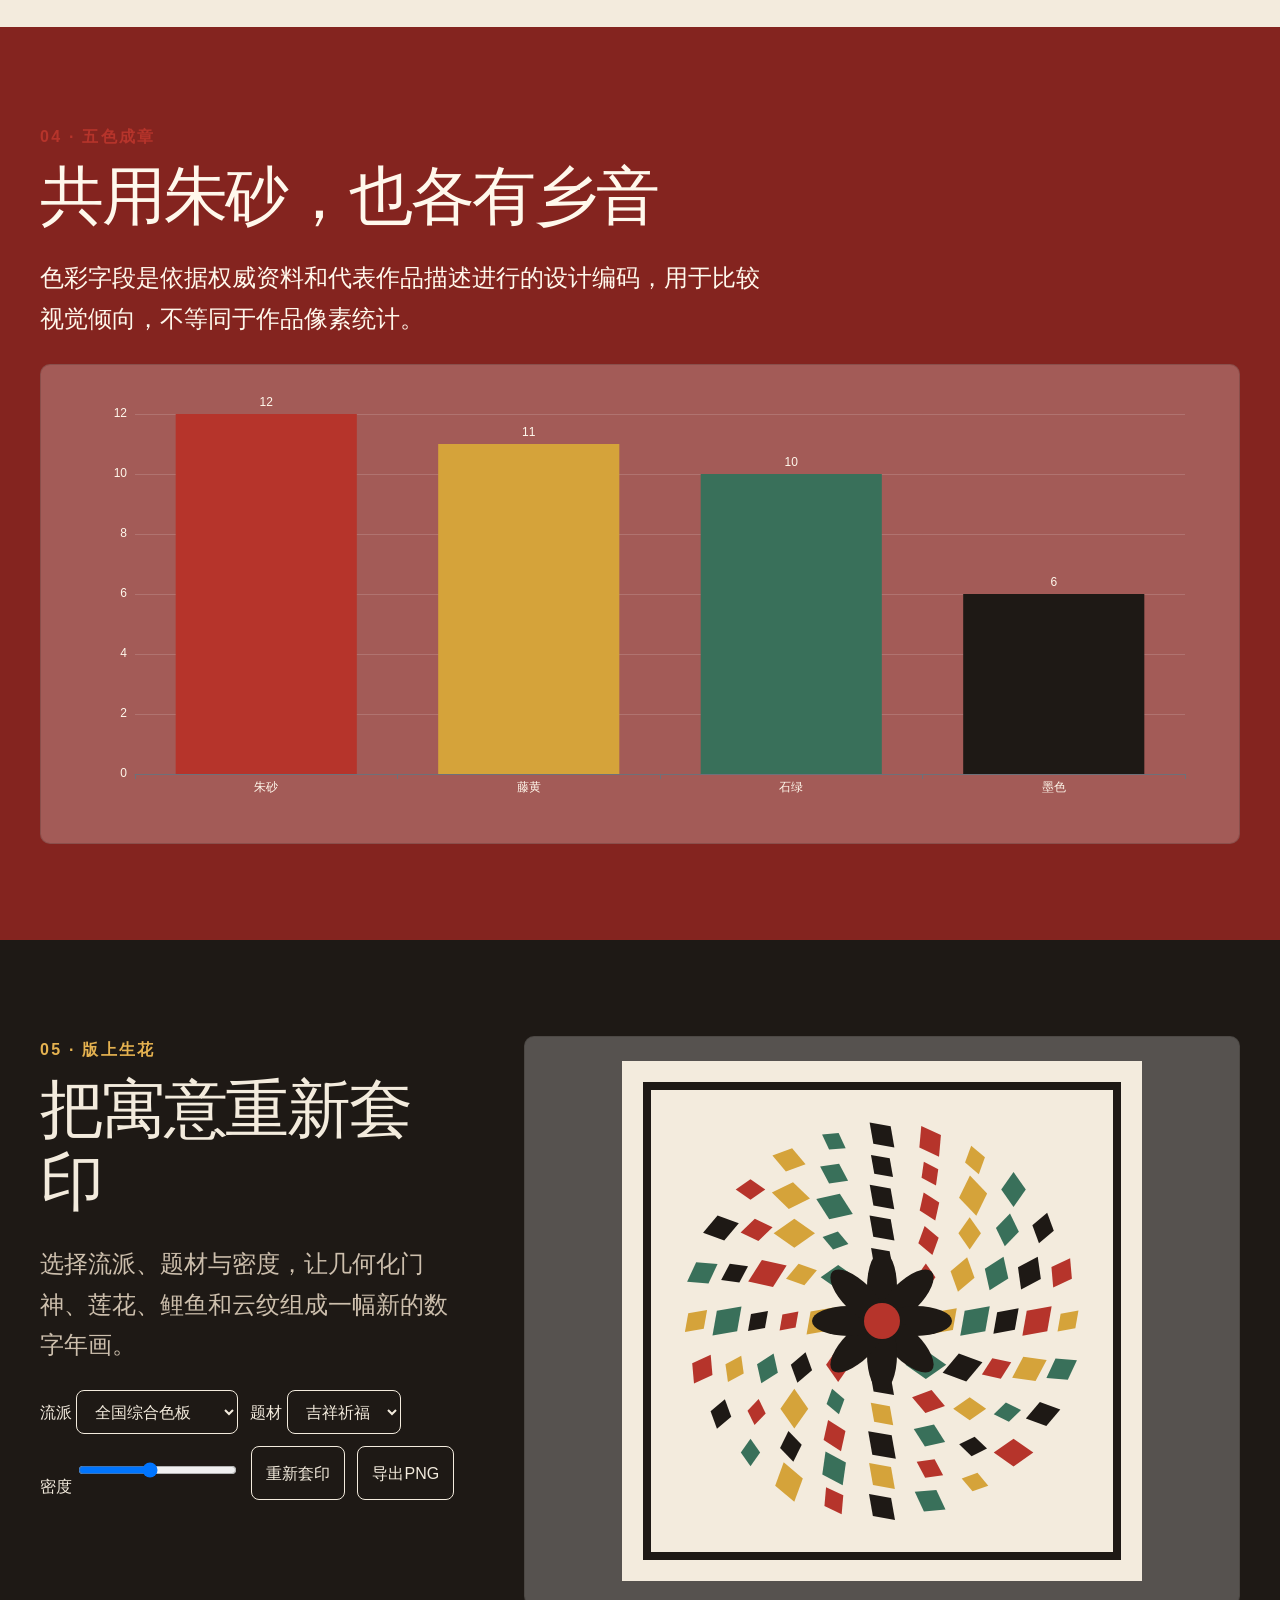
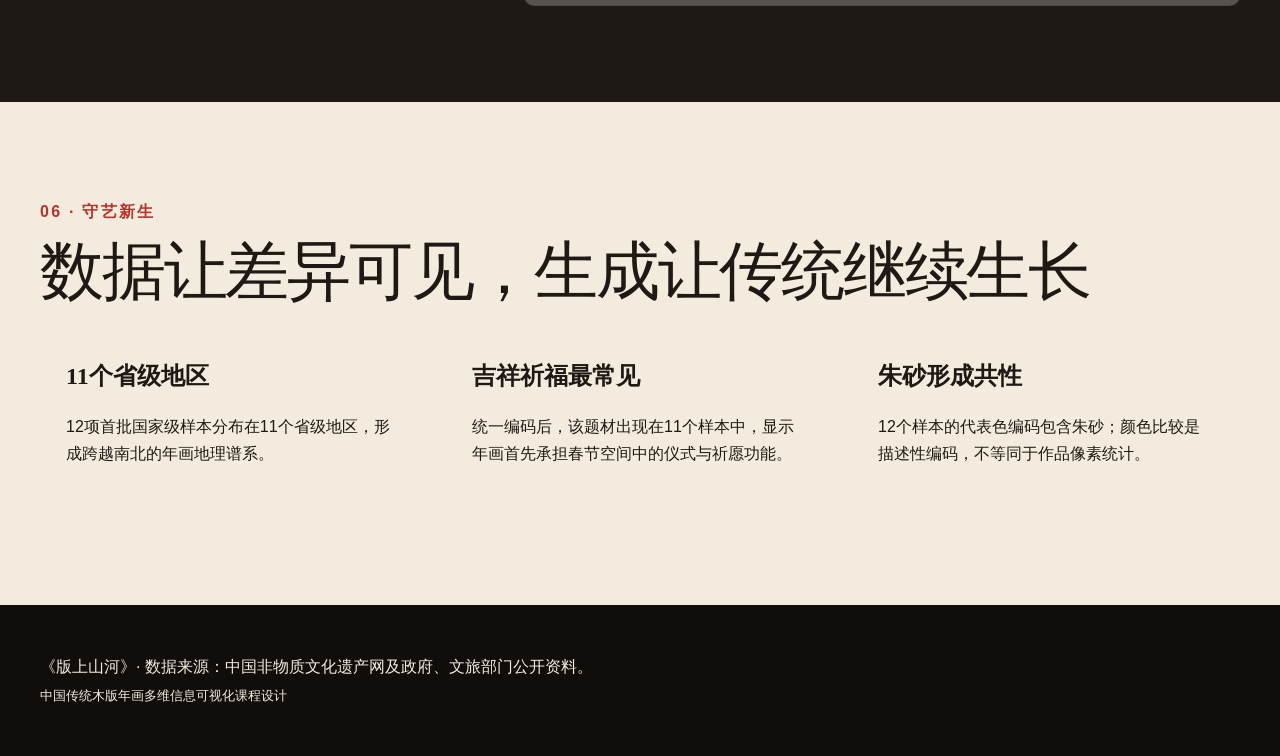
==== commit c2e6cbcc: "docs: remove stale development-stage wording" ====
--- a/index.html
+++ b/index.html
@@ -52,7 +52,7 @@
       <div class="container"><p class="eyebrow">06 · 守艺新生</p><h2>数据让差异可见，生成让传统继续生长</h2><div class="insights" id="insights"><article class="insight"><strong>全国分布</strong><p>正在根据数据计算。</p></article><article class="insight"><strong>题材功能</strong><p>正在根据数据计算。</p></article><article class="insight"><strong>色彩共性</strong><p>正在根据数据计算。</p></article></div></div>
     </section>
   </main>
-  <footer><div class="container">《版上山河》· 数据来源：中国非物质文化遗产网及政府、文旅部门公开资料。<br><small>当前为网页实施阶段；设计报告按用户要求暂缓。</small></div></footer>
+  <footer><div class="container">《版上山河》· 数据来源：中国非物质文化遗产网及政府、文旅部门公开资料。<br><small>中国传统木版年画多维信息可视化课程设计</small></div></footer>
   <script src="vendor/echarts.min.js"></script>
   <script src="vendor/p5.min.js"></script>
   <script type="module" src="scripts/app.mjs"></script>
